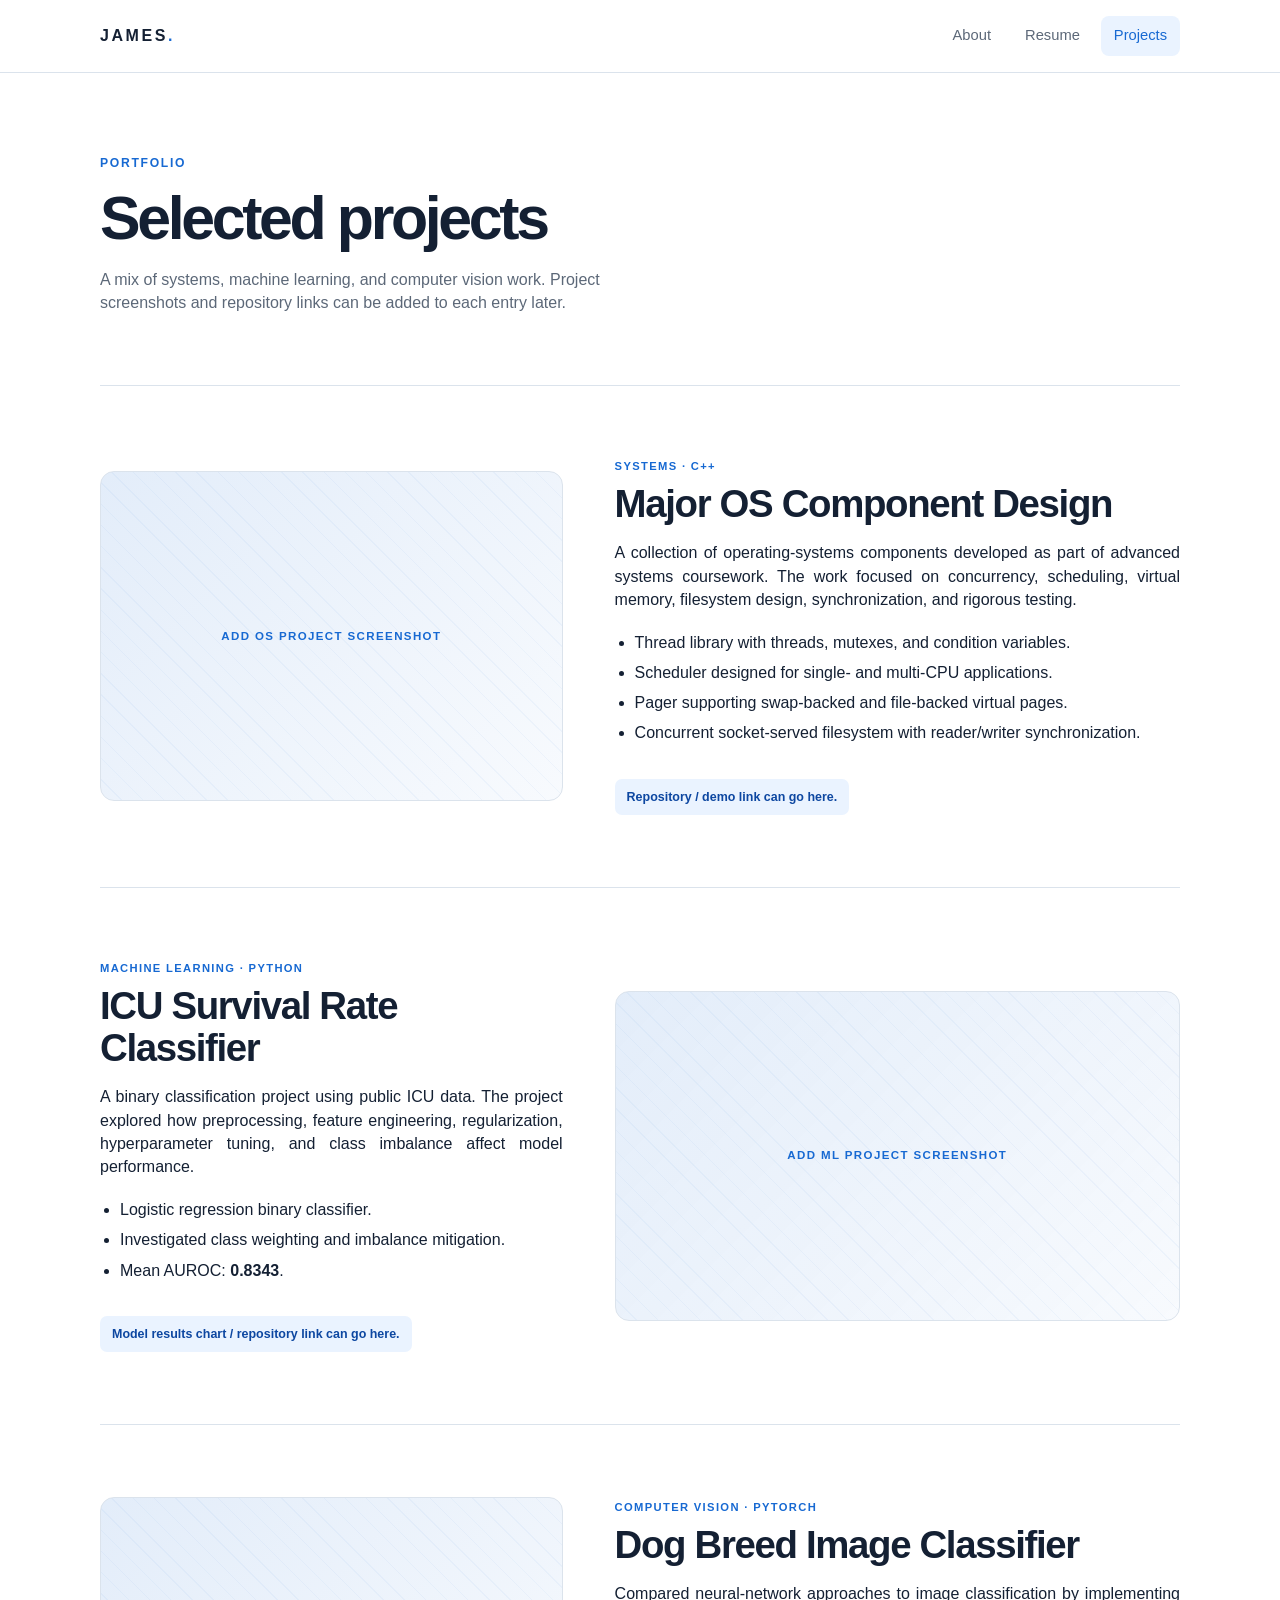
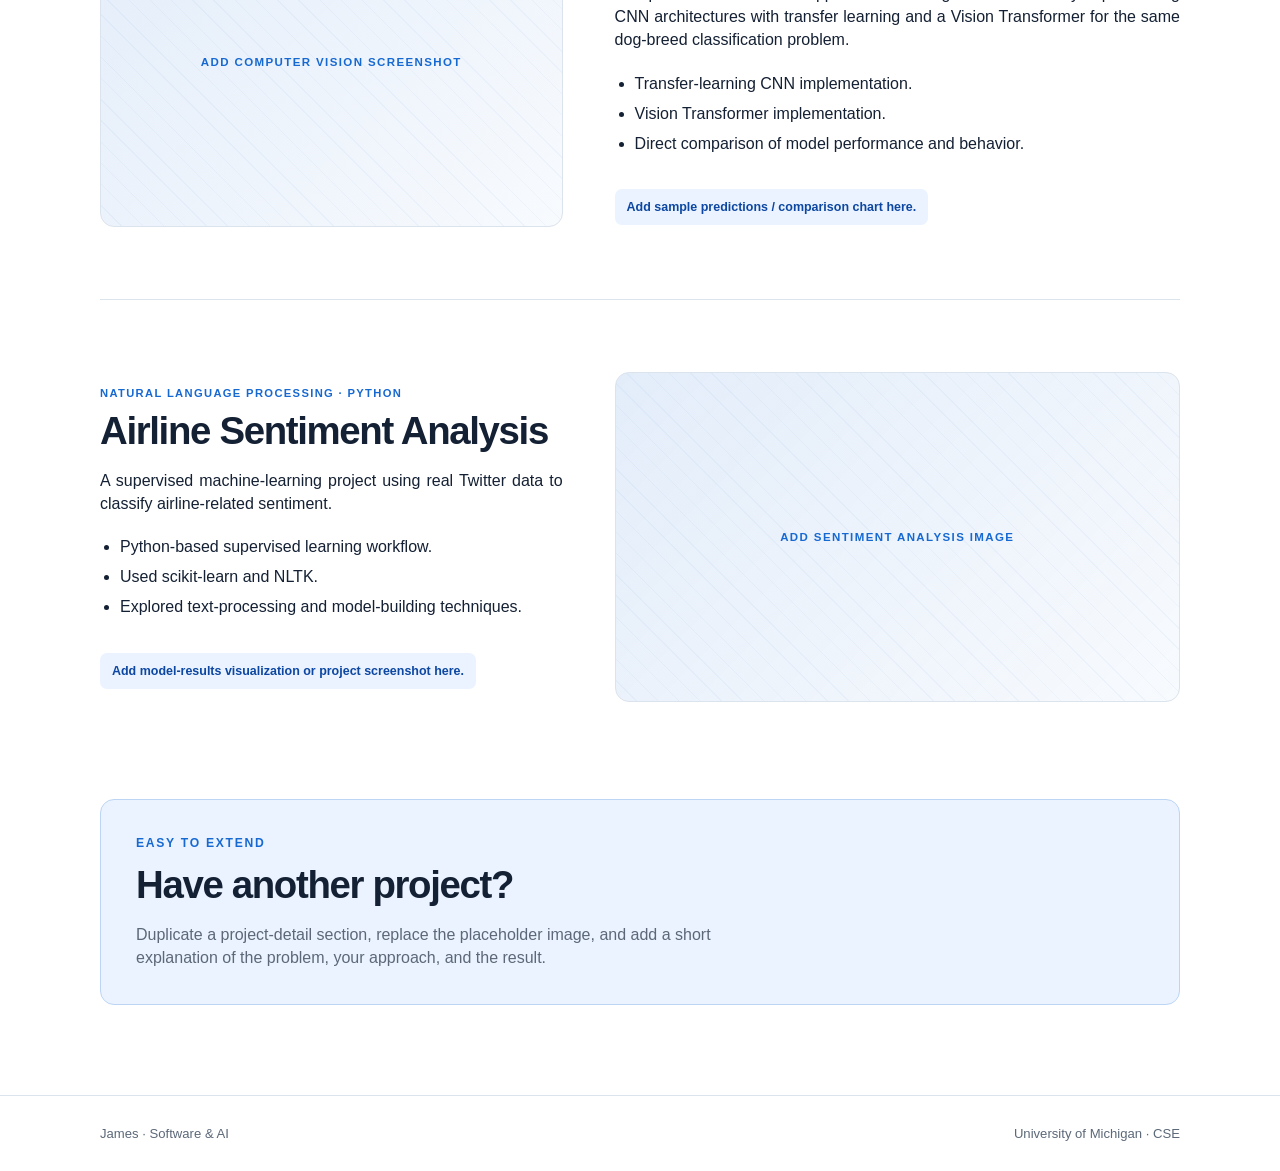
==== projects.html @ a2fb453e "Initial commit" ====
<!doctype html>
<html lang="en">
<head>
  <meta charset="utf-8">
  <meta name="viewport" content="width=device-width, initial-scale=1">
  <title>James | Projects</title>
  <link rel="stylesheet" href="assets/style.css">
</head>
<body>
  <header class="site-header">
    <nav class="nav container" aria-label="Main navigation">
      <a class="brand" href="index.html">JAMES<span>.</span></a>
      <div class="nav-links">
        <a href="index.html">About</a>
        <a href="resume.html">Resume</a>
        <a class="active" href="projects.html">Projects</a>
      </div>
    </nav>
  </header>

  <main class="container projects-page">
    <div class="page-intro">
      <p class="eyebrow">PORTFOLIO</p>
      <h1>Selected projects</h1>
      <p>A mix of systems, machine learning, and computer vision work. Project screenshots and repository links can be added to each entry later.</p>
    </div>

    <section class="project-detail" id="systems">
      <div class="detail-image placeholder"><span>ADD OS PROJECT SCREENSHOT</span></div>
      <div class="detail-copy">
        <p class="tag">SYSTEMS · C++</p>
        <h2>Major OS Component Design</h2>
        <p>
          A collection of operating-systems components developed as part of advanced
          systems coursework. The work focused on concurrency, scheduling, virtual
          memory, filesystem design, synchronization, and rigorous testing.
        </p>
        <ul>
          <li>Thread library with threads, mutexes, and condition variables.</li>
          <li>Scheduler designed for single- and multi-CPU applications.</li>
          <li>Pager supporting swap-backed and file-backed virtual pages.</li>
          <li>Concurrent socket-served filesystem with reader/writer synchronization.</li>
        </ul>
        <div class="placeholder-note">Repository / demo link can go here.</div>
      </div>
    </section>

    <section class="project-detail reverse" id="icu">
      <div class="detail-image placeholder"><span>ADD ML PROJECT SCREENSHOT</span></div>
      <div class="detail-copy">
        <p class="tag">MACHINE LEARNING · PYTHON</p>
        <h2>ICU Survival Rate Classifier</h2>
        <p>
          A binary classification project using public ICU data. The project explored
          how preprocessing, feature engineering, regularization, hyperparameter
          tuning, and class imbalance affect model performance.
        </p>
        <ul>
          <li>Logistic regression binary classifier.</li>
          <li>Investigated class weighting and imbalance mitigation.</li>
          <li>Mean AUROC: <strong>0.8343</strong>.</li>
        </ul>
        <div class="placeholder-note">Model results chart / repository link can go here.</div>
      </div>
    </section>

    <section class="project-detail" id="vision">
      <div class="detail-image placeholder"><span>ADD COMPUTER VISION SCREENSHOT</span></div>
      <div class="detail-copy">
        <p class="tag">COMPUTER VISION · PYTORCH</p>
        <h2>Dog Breed Image Classifier</h2>
        <p>
          Compared neural-network approaches to image classification by implementing
          CNN architectures with transfer learning and a Vision Transformer for the
          same dog-breed classification problem.
        </p>
        <ul>
          <li>Transfer-learning CNN implementation.</li>
          <li>Vision Transformer implementation.</li>
          <li>Direct comparison of model performance and behavior.</li>
        </ul>
        <div class="placeholder-note">Add sample predictions / comparison chart here.</div>
      </div>
    </section>

    <section class="project-detail reverse" id="sentiment">
      <div class="detail-image placeholder"><span>ADD SENTIMENT ANALYSIS IMAGE</span></div>
      <div class="detail-copy">
        <p class="tag">NATURAL LANGUAGE PROCESSING · PYTHON</p>
        <h2>Airline Sentiment Analysis</h2>
        <p>
          A supervised machine-learning project using real Twitter data to classify
          airline-related sentiment.
        </p>
        <ul>
          <li>Python-based supervised learning workflow.</li>
          <li>Used scikit-learn and NLTK.</li>
          <li>Explored text-processing and model-building techniques.</li>
        </ul>
        <div class="placeholder-note">Add model-results visualization or project screenshot here.</div>
      </div>
    </section>

    <section class="coming-soon">
      <p class="eyebrow">EASY TO EXTEND</p>
      <h2>Have another project?</h2>
      <p>Duplicate a project-detail section, replace the placeholder image, and add a short explanation of the problem, your approach, and the result.</p>
    </section>
  </main>

  <footer class="footer">
    <div class="container footer-inner"><span>James · Software & AI</span><span>University of Michigan · CSE</span></div>
  </footer>
</body>
</html>
---- assets/style.css ----
:root {
  --blue: #1769d2;
  --blue-dark: #0d47a1;
  --blue-light: #eaf3ff;
  --ink: #142033;
  --muted: #5c6878;
  --line: #dbe3ec;
  --soft: #f5f8fc;
  --white: #ffffff;
  --max: 1080px;
  --shadow: 0 14px 35px rgba(20, 32, 51, .08);
}

* { box-sizing: border-box; }
html { scroll-behavior: smooth; }
body {
  margin: 0;
  color: var(--ink);
  background: var(--white);
  font-family: Inter, ui-sans-serif, -apple-system, BlinkMacSystemFont, "Segoe UI", Arial, sans-serif;
  line-height: 1.45;
}
p { margin: 0 0 1rem; }
a { color: inherit; }
.container { width: min(var(--max), calc(100% - 40px)); margin: 0 auto; }

.site-header {
  position: sticky; top: 0; z-index: 10;
  background: rgba(255,255,255,.94);
  backdrop-filter: blur(10px);
  border-bottom: 1px solid var(--line);
}
.nav { min-height: 72px; display: flex; align-items: center; justify-content: space-between; gap: 20px; }
.brand { text-decoration: none; font-weight: 850; letter-spacing: .16em; font-size: 1rem; }
.brand span { color: var(--blue); }
.nav-links { display: flex; gap: 8px; }
.nav-links a {
  text-decoration: none; color: var(--muted); font-size: .92rem;
  padding: 9px 13px; border-radius: 8px;
}
.nav-links a:hover, .nav-links a.active { color: var(--blue); background: var(--blue-light); }

.hero {
  min-height: 610px; display: grid; grid-template-columns: 1.08fr .92fr;
  align-items: center; gap: 70px; padding-top: 72px; padding-bottom: 78px;
}
.eyebrow { color: var(--blue); font-size: .76rem; font-weight: 800; letter-spacing: .14em; margin-bottom: 12px; }
h1, h2, h3 { line-height: 1.1; margin: 0 0 16px; }
h1 { font-size: clamp(2.5rem, 6vw, 4.7rem); letter-spacing: -.055em; }
h2 { font-size: clamp(1.8rem, 3vw, 2.6rem); letter-spacing: -.035em; }
h3 { font-size: 1.2rem; }
.hero h1 span { color: var(--blue); }
.lead { max-width: 590px; font-size: 1.13rem; color: var(--muted); }
.button-row { display: flex; gap: 12px; flex-wrap: wrap; margin-top: 28px; }
.button { text-decoration: none; padding: 12px 17px; border-radius: 9px; font-weight: 750; font-size: .93rem; }
.button.primary { background: var(--blue); color: white; box-shadow: 0 8px 18px rgba(23,105,210,.2); }
.button.primary:hover { background: var(--blue-dark); }
.button.secondary { border: 1px solid var(--line); background: white; }
.button.secondary:hover { border-color: var(--blue); color: var(--blue); }

.hero-card { display: flex; justify-content: center; }
.code-window {
  width: min(100%, 440px); background: #10233f; color: #e7f0ff;
  border-radius: 16px; box-shadow: var(--shadow); overflow: hidden;
  transform: rotate(1deg);
}
.window-bar { height: 38px; padding: 0 14px; display: flex; gap: 6px; align-items: center; background: #0b1b31; }
.window-bar span { width: 8px; height: 8px; border-radius: 50%; background: #7890aa; }
pre { margin: 0; padding: 34px; font-size: 1rem; line-height: 1.8; overflow: auto; }
pre b { color: #78b5ff; }

.section { padding-top: 90px; padding-bottom: 90px; }
.soft { background: var(--soft); border-top: 1px solid #edf1f5; border-bottom: 1px solid #edf1f5; }
.section-heading { max-width: 700px; margin-bottom: 38px; }
.row-heading { display: flex; align-items: end; justify-content: space-between; gap: 20px; max-width: none; }
.text-link { color: var(--blue); font-weight: 750; text-decoration: none; white-space: nowrap; }
.text-link:hover { text-decoration: underline; }
.two-column { display: grid; grid-template-columns: 1.1fr .9fr; gap: 70px; }
.two-column p, .detail-copy p { max-width: 65ch; text-align: justify; }
.fact-list { border-top: 1px solid var(--line); }
.fact-list div { display: grid; grid-template-columns: 115px 1fr; gap: 15px; padding: 15px 0; border-bottom: 1px solid var(--line); }
.fact-list strong { font-size: .86rem; }
.fact-list span { color: var(--muted); font-size: .9rem; }

.project-grid { display: grid; grid-template-columns: repeat(3, 1fr); gap: 22px; }
.project-card { text-decoration: none; border: 1px solid var(--line); border-radius: 13px; overflow: hidden; background: white; transition: .2s ease; }
.project-card:hover { transform: translateY(-4px); box-shadow: var(--shadow); border-color: #b9d2f3; }
.project-image { height: 190px; }
.project-body { padding: 23px; }
.project-body p:last-child { color: var(--muted); font-size: .92rem; margin: 0; }
.tag { color: var(--blue); font-size: .7rem; letter-spacing: .12em; font-weight: 850; margin-bottom: 9px; }
.placeholder {
  background:
    linear-gradient(135deg, rgba(23,105,210,.12), rgba(23,105,210,.03)),
    repeating-linear-gradient(45deg, transparent, transparent 14px, rgba(23,105,210,.045) 14px, rgba(23,105,210,.045) 15px);
  display: grid; place-items: center; color: var(--blue); font-size: .72rem; font-weight: 850; letter-spacing: .12em;
  border-bottom: 1px solid var(--line);
}

.footer { border-top: 1px solid var(--line); padding: 28px 0; color: var(--muted); font-size: .82rem; }
.footer-inner { display: flex; justify-content: space-between; gap: 20px; }

.page-intro { padding: 82px 0 55px; max-width: 760px; }
.page-intro h1 { font-size: clamp(2.3rem, 5vw, 3.8rem); }
.page-intro > p:last-child { color: var(--muted); max-width: 65ch; }

.resume-section { border-top: 1px solid var(--line); padding: 38px 0; }
.resume-section > h2 { font-size: 1.35rem; color: var(--blue-dark); margin-bottom: 28px; }
.resume-item { margin-bottom: 32px; }
.resume-item:last-child { margin-bottom: 0; }
.item-heading { display: flex; justify-content: space-between; gap: 20px; margin-bottom: 9px; }
.item-heading h3 { margin-bottom: 3px; }
.item-heading p, .item-heading span { color: var(--muted); margin: 0; font-size: .9rem; }
.resume-item ul { padding-left: 20px; margin: 12px 0 0; }
.resume-item li { margin-bottom: 7px; max-width: 82ch; text-align: justify; }
.resume-item a { color: var(--blue); text-decoration-thickness: 1px; }
.skill-groups { display: grid; grid-template-columns: repeat(3,1fr); gap: 18px; }
.skill-groups > div, .course-grid article { background: var(--soft); border: 1px solid var(--line); border-radius: 10px; padding: 20px; }
.skill-groups h3, .course-grid h3 { font-size: .9rem; margin-bottom: 8px; }
.skill-groups p, .course-grid p { color: var(--muted); margin: 0; font-size: .9rem; }
.course-grid { display: grid; grid-template-columns: repeat(2,1fr); gap: 18px; }

.projects-page { padding-bottom: 90px; }
.project-detail {
  display: grid; grid-template-columns: .9fr 1.1fr; gap: 52px; align-items: center;
  padding: 72px 0; border-top: 1px solid var(--line); scroll-margin-top: 80px;
}
.project-detail.reverse .detail-image { order: 2; }
.detail-image { min-height: 330px; border: 1px solid var(--line); border-radius: 14px; }
.detail-copy ul { padding-left: 20px; margin-top: 20px; }
.detail-copy li { margin-bottom: 7px; }
.placeholder-note {
  display: inline-block; margin-top: 18px; padding: 9px 12px; border-radius: 7px;
  background: var(--blue-light); color: var(--blue-dark); font-size: .78rem; font-weight: 700;
}
.coming-soon { border: 1px solid #bcd5f4; background: var(--blue-light); border-radius: 14px; padding: 35px; margin-top: 25px; }
.coming-soon p:last-child { color: var(--muted); max-width: 65ch; margin: 0; }

@media (max-width: 820px) {
  .hero, .two-column, .project-detail { grid-template-columns: 1fr; }
  .hero { gap: 35px; padding-top: 55px; }
  .hero-card { justify-content: stretch; }
  .project-grid, .skill-groups, .course-grid { grid-template-columns: 1fr; }
  .project-detail.reverse .detail-image { order: 0; }
  .detail-image { min-height: 240px; }
}
@media (max-width: 560px) {
  .container { width: min(var(--max), calc(100% - 28px)); }
  .nav { min-height: 64px; }
  .nav-links { gap: 0; }
  .nav-links a { padding: 8px 8px; font-size: .84rem; }
  .brand { font-size: .9rem; }
  h1 { font-size: 2.65rem; }
  .section { padding-top: 65px; padding-bottom: 65px; }
  .row-heading, .item-heading, .footer-inner { flex-direction: column; align-items: flex-start; }
}
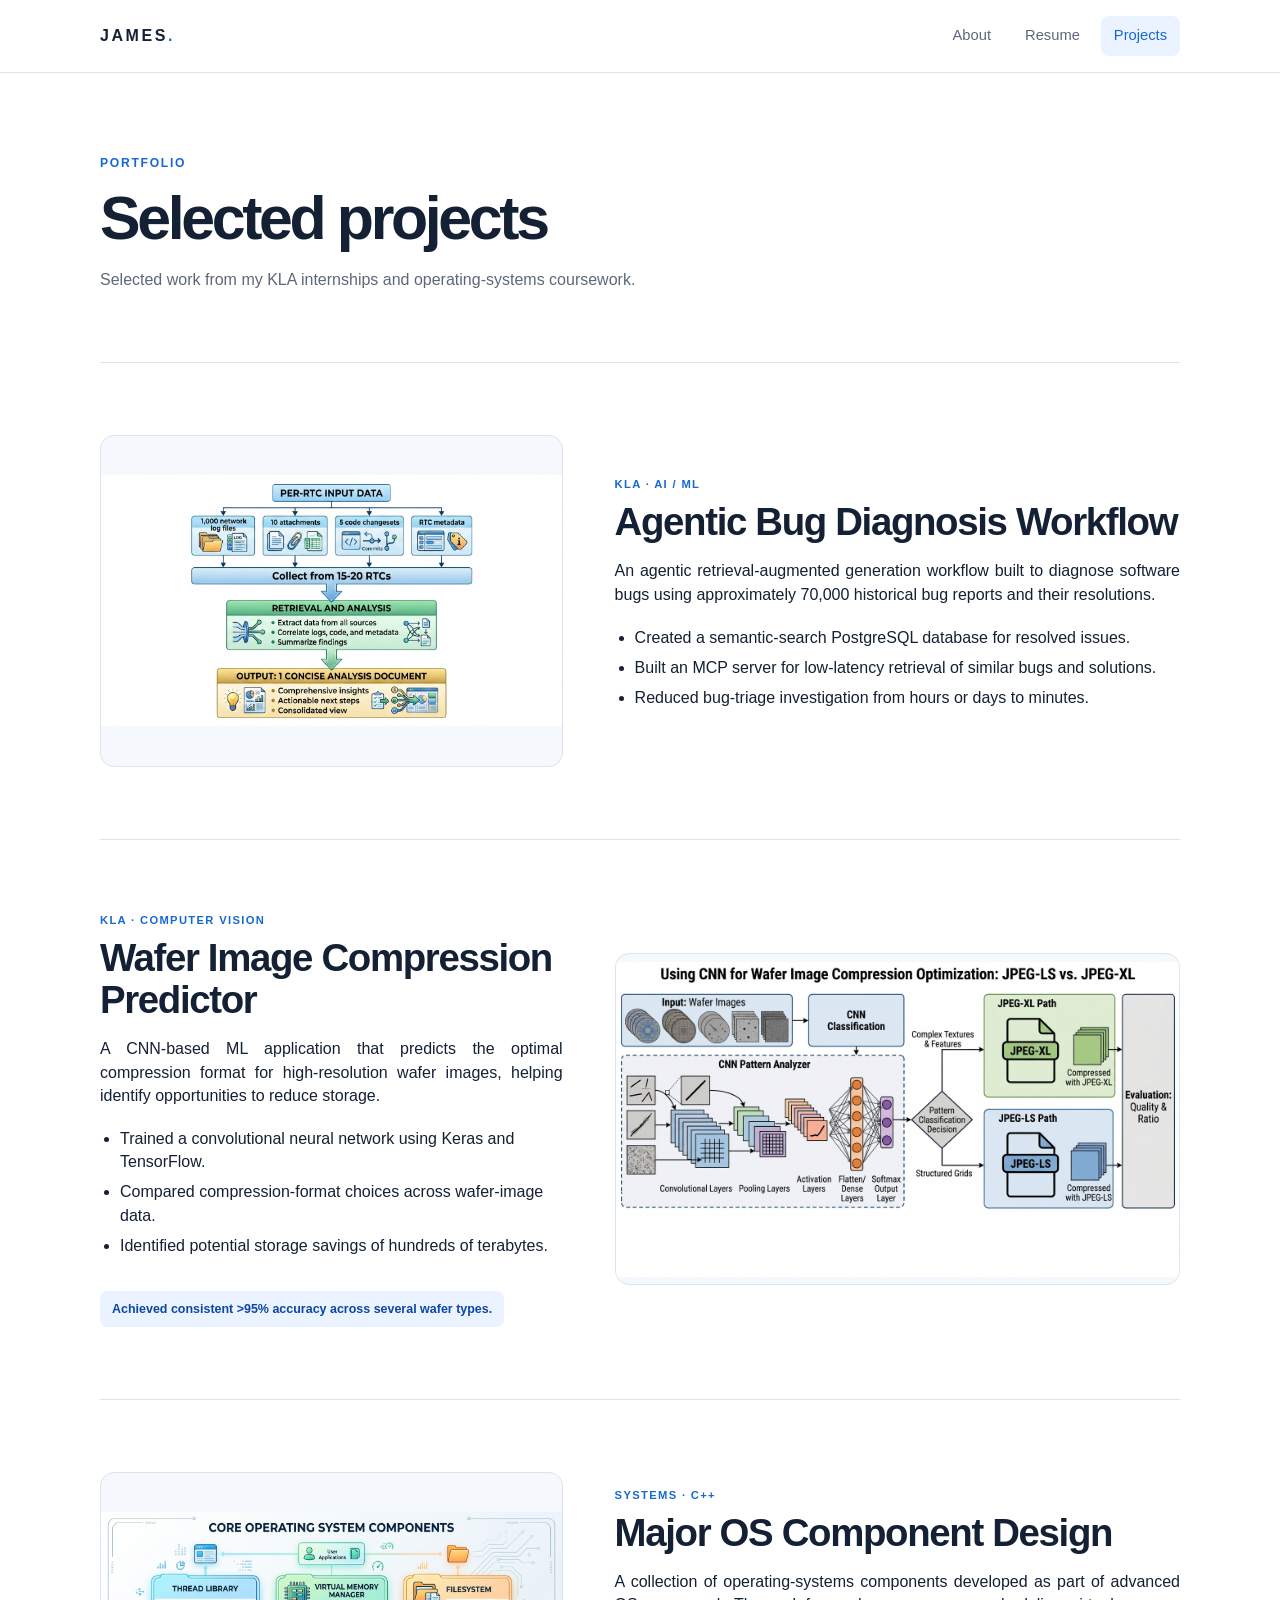
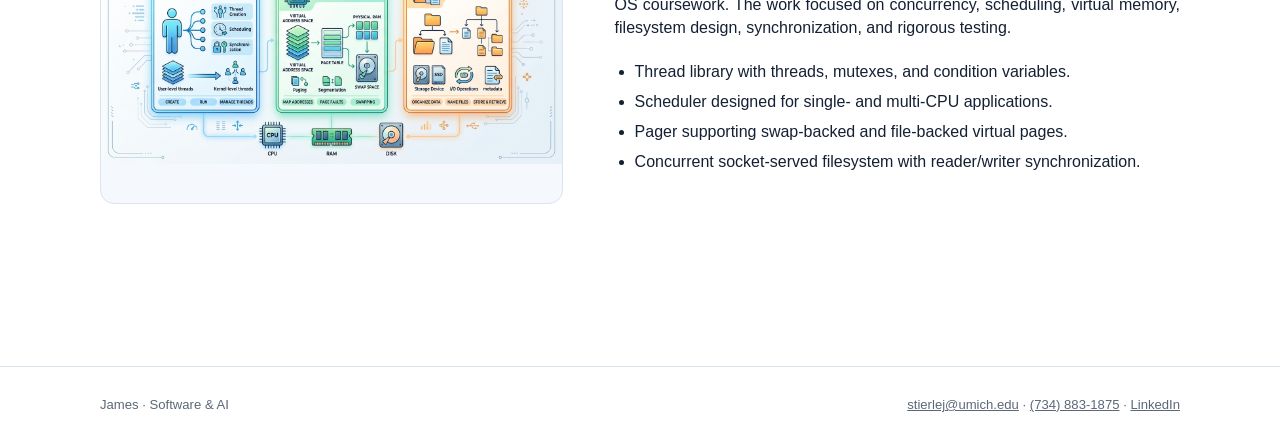
==== commit 419f051e: "Edited projects, added contact info" ====
--- a/projects.html
+++ b/projects.html
@@ -22,17 +22,52 @@
     <div class="page-intro">
       <p class="eyebrow">PORTFOLIO</p>
       <h1>Selected projects</h1>
-      <p>A mix of systems, machine learning, and computer vision work. Project screenshots and repository links can be added to each entry later.</p>
+      <p>Selected work from my KLA internships and operating-systems coursework.</p>
     </div>
 
+    <section class="project-detail" id="kla-rag">
+      <div class="detail-image"><img src="images/rtc_workflow.png" alt="Workflow diagram for the agentic bug diagnosis system"></div>
+      <div class="detail-copy">
+        <p class="tag">KLA · AI / ML</p>
+        <h2>Agentic Bug Diagnosis Workflow</h2>
+        <p>
+          An agentic retrieval-augmented generation workflow built to diagnose software
+          bugs using approximately 70,000 historical bug reports and their resolutions.
+        </p>
+        <ul>
+          <li>Created a semantic-search PostgreSQL database for resolved issues.</li>
+          <li>Built an MCP server for low-latency retrieval of similar bugs and solutions.</li>
+          <li>Reduced bug-triage investigation from hours or days to minutes.</li>
+        </ul>
+      </div>
+    </section>
+
+    <section class="project-detail reverse" id="kla-compression">
+      <div class="detail-image"><img src="images/compression_cnn.png" alt="CNN workflow for predicting wafer image compression formats"></div>
+      <div class="detail-copy">
+        <p class="tag">KLA · COMPUTER VISION</p>
+        <h2>Wafer Image Compression Predictor</h2>
+        <p>
+          A CNN-based ML application that predicts the optimal compression format for
+          high-resolution wafer images, helping identify opportunities to reduce storage.
+        </p>
+        <ul>
+          <li>Trained a convolutional neural network using Keras and TensorFlow.</li>
+          <li>Compared compression-format choices across wafer-image data.</li>
+          <li>Identified potential storage savings of hundreds of terabytes.</li>
+        </ul>
+        <div class="placeholder-note">Achieved consistent >95% accuracy across several wafer types.</div>
+      </div>
+    </section>
+
     <section class="project-detail" id="systems">
-      <div class="detail-image placeholder"><span>ADD OS PROJECT SCREENSHOT</span></div>
+      <div class="detail-image"><img src="images/os_diagram.png" alt="Diagram of the operating systems components"></div>
       <div class="detail-copy">
         <p class="tag">SYSTEMS · C++</p>
         <h2>Major OS Component Design</h2>
         <p>
           A collection of operating-systems components developed as part of advanced
-          systems coursework. The work focused on concurrency, scheduling, virtual
+          OS coursework. The work focused on concurrency, scheduling, virtual
           memory, filesystem design, synchronization, and rigorous testing.
         </p>
         <ul>
@@ -41,75 +76,12 @@
           <li>Pager supporting swap-backed and file-backed virtual pages.</li>
           <li>Concurrent socket-served filesystem with reader/writer synchronization.</li>
         </ul>
-        <div class="placeholder-note">Repository / demo link can go here.</div>
       </div>
-    </section>
-
-    <section class="project-detail reverse" id="icu">
-      <div class="detail-image placeholder"><span>ADD ML PROJECT SCREENSHOT</span></div>
-      <div class="detail-copy">
-        <p class="tag">MACHINE LEARNING · PYTHON</p>
-        <h2>ICU Survival Rate Classifier</h2>
-        <p>
-          A binary classification project using public ICU data. The project explored
-          how preprocessing, feature engineering, regularization, hyperparameter
-          tuning, and class imbalance affect model performance.
-        </p>
-        <ul>
-          <li>Logistic regression binary classifier.</li>
-          <li>Investigated class weighting and imbalance mitigation.</li>
-          <li>Mean AUROC: <strong>0.8343</strong>.</li>
-        </ul>
-        <div class="placeholder-note">Model results chart / repository link can go here.</div>
-      </div>
-    </section>
-
-    <section class="project-detail" id="vision">
-      <div class="detail-image placeholder"><span>ADD COMPUTER VISION SCREENSHOT</span></div>
-      <div class="detail-copy">
-        <p class="tag">COMPUTER VISION · PYTORCH</p>
-        <h2>Dog Breed Image Classifier</h2>
-        <p>
-          Compared neural-network approaches to image classification by implementing
-          CNN architectures with transfer learning and a Vision Transformer for the
-          same dog-breed classification problem.
-        </p>
-        <ul>
-          <li>Transfer-learning CNN implementation.</li>
-          <li>Vision Transformer implementation.</li>
-          <li>Direct comparison of model performance and behavior.</li>
-        </ul>
-        <div class="placeholder-note">Add sample predictions / comparison chart here.</div>
-      </div>
-    </section>
-
-    <section class="project-detail reverse" id="sentiment">
-      <div class="detail-image placeholder"><span>ADD SENTIMENT ANALYSIS IMAGE</span></div>
-      <div class="detail-copy">
-        <p class="tag">NATURAL LANGUAGE PROCESSING · PYTHON</p>
-        <h2>Airline Sentiment Analysis</h2>
-        <p>
-          A supervised machine-learning project using real Twitter data to classify
-          airline-related sentiment.
-        </p>
-        <ul>
-          <li>Python-based supervised learning workflow.</li>
-          <li>Used scikit-learn and NLTK.</li>
-          <li>Explored text-processing and model-building techniques.</li>
-        </ul>
-        <div class="placeholder-note">Add model-results visualization or project screenshot here.</div>
-      </div>
-    </section>
-
-    <section class="coming-soon">
-      <p class="eyebrow">EASY TO EXTEND</p>
-      <h2>Have another project?</h2>
-      <p>Duplicate a project-detail section, replace the placeholder image, and add a short explanation of the problem, your approach, and the result.</p>
     </section>
   </main>
 
   <footer class="footer">
-    <div class="container footer-inner"><span>James · Software & AI</span><span>University of Michigan · CSE</span></div>
+    <div class="container footer-inner"><span>James · Software & AI</span><span><a href="mailto:stierlej@umich.edu">stierlej@umich.edu</a> · <a href="tel:(734) 883-1875">(734) 883-1875</a> · <a href="https://www.linkedin.com/in/james-stierle">LinkedIn</a></span></div>
   </footer>
 </body>
 </html>
--- a/assets/style.css
+++ b/assets/style.css
@@ -64,6 +64,7 @@
   border-radius: 16px; box-shadow: var(--shadow); overflow: hidden;
   transform: rotate(1deg);
 }
+.headshot { display: block; width: 100%; aspect-ratio: 4 / 5; object-fit: cover; }
 .window-bar { height: 38px; padding: 0 14px; display: flex; gap: 6px; align-items: center; background: #0b1b31; }
 .window-bar span { width: 8px; height: 8px; border-radius: 50%; background: #7890aa; }
 pre { margin: 0; padding: 34px; font-size: 1rem; line-height: 1.8; overflow: auto; }
@@ -103,6 +104,9 @@
 .page-intro { padding: 82px 0 55px; max-width: 760px; }
 .page-intro h1 { font-size: clamp(2.3rem, 5vw, 3.8rem); }
 .page-intro > p:last-child { color: var(--muted); max-width: 65ch; }
+.contact-links { display: flex; gap: 18px; flex-wrap: wrap; margin-top: 22px; color: var(--blue); font-weight: 700; }
+.contact-links a { text-decoration: none; }
+.contact-links a:hover { text-decoration: underline; }
 
 .resume-section { border-top: 1px solid var(--line); padding: 38px 0; }
 .resume-section > h2 { font-size: 1.35rem; color: var(--blue-dark); margin-bottom: 28px; }
@@ -126,7 +130,8 @@
   padding: 72px 0; border-top: 1px solid var(--line); scroll-margin-top: 80px;
 }
 .project-detail.reverse .detail-image { order: 2; }
-.detail-image { min-height: 330px; border: 1px solid var(--line); border-radius: 14px; }
+.detail-image { min-height: 330px; border: 1px solid var(--line); border-radius: 14px; overflow: hidden; background: var(--soft); }
+.detail-image img { display: block; width: 100%; height: 330px; object-fit: contain; }
 .detail-copy ul { padding-left: 20px; margin-top: 20px; }
 .detail-copy li { margin-bottom: 7px; }
 .placeholder-note {
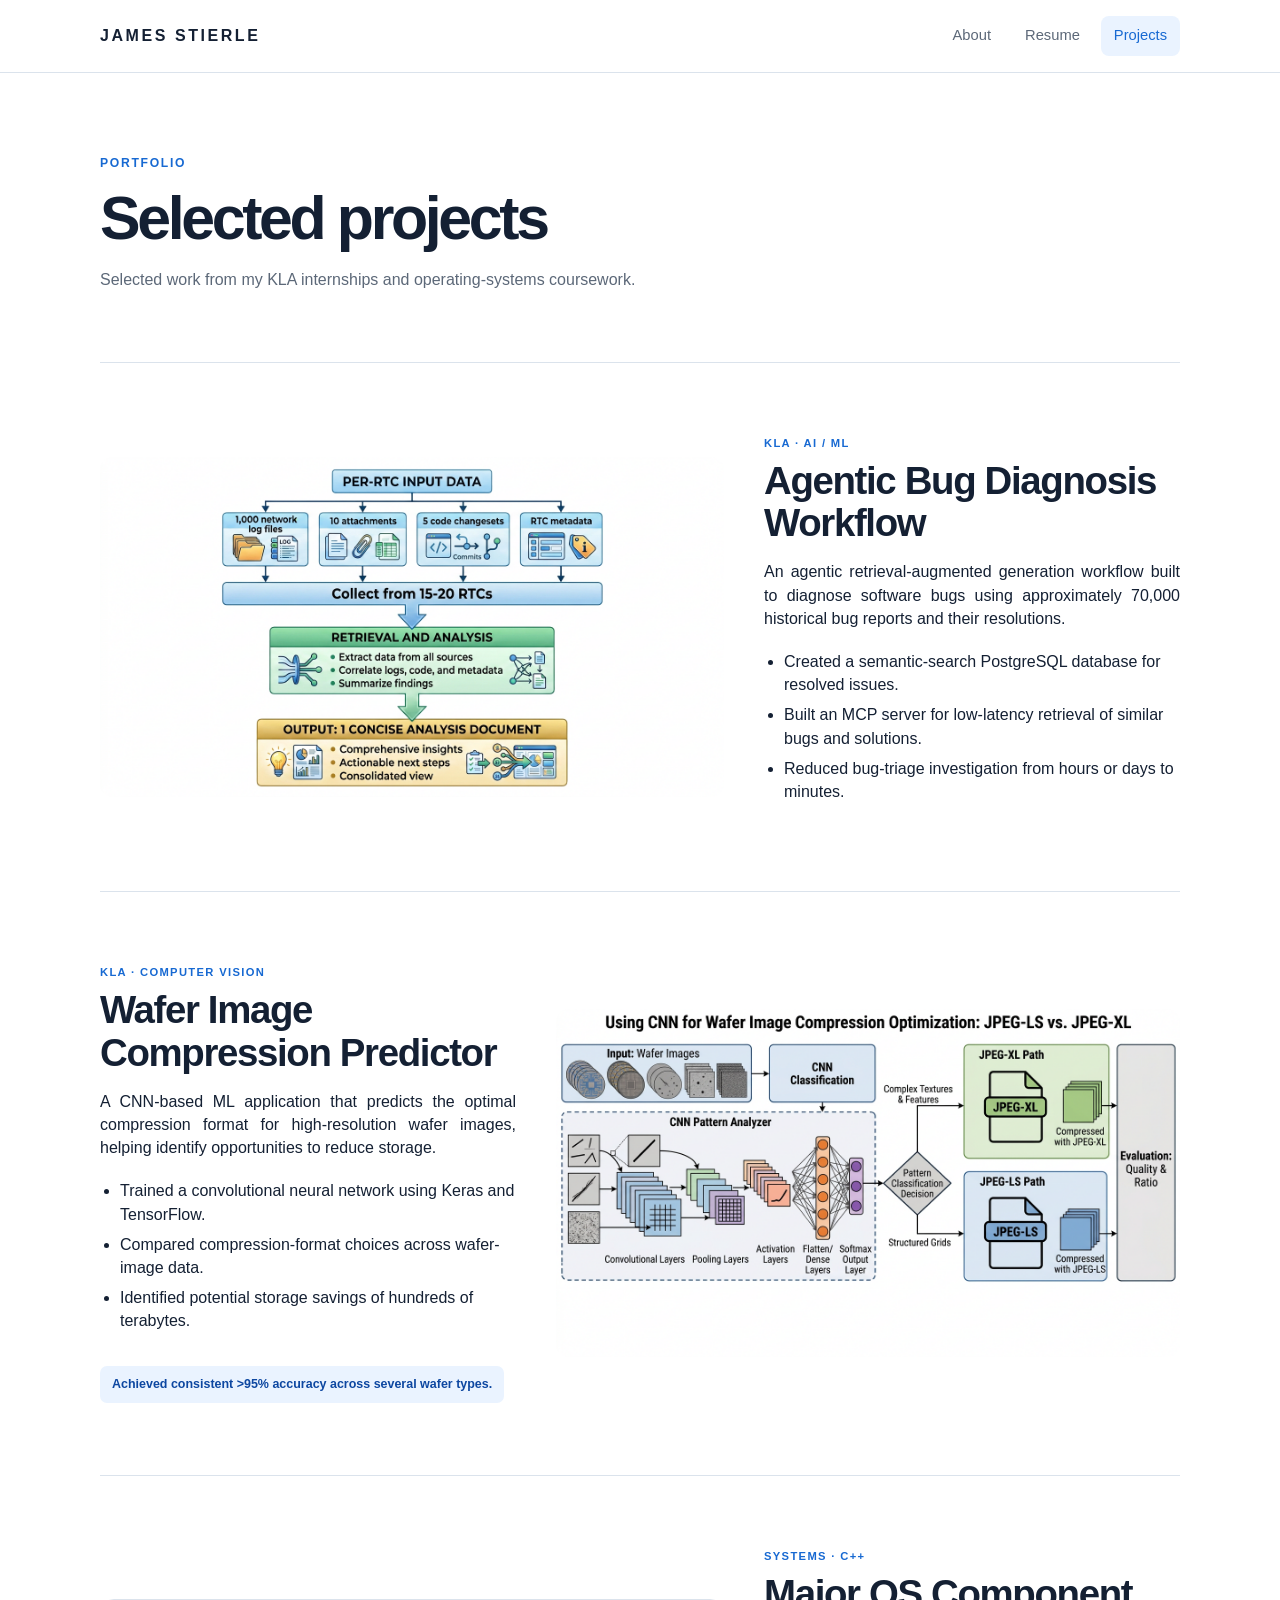
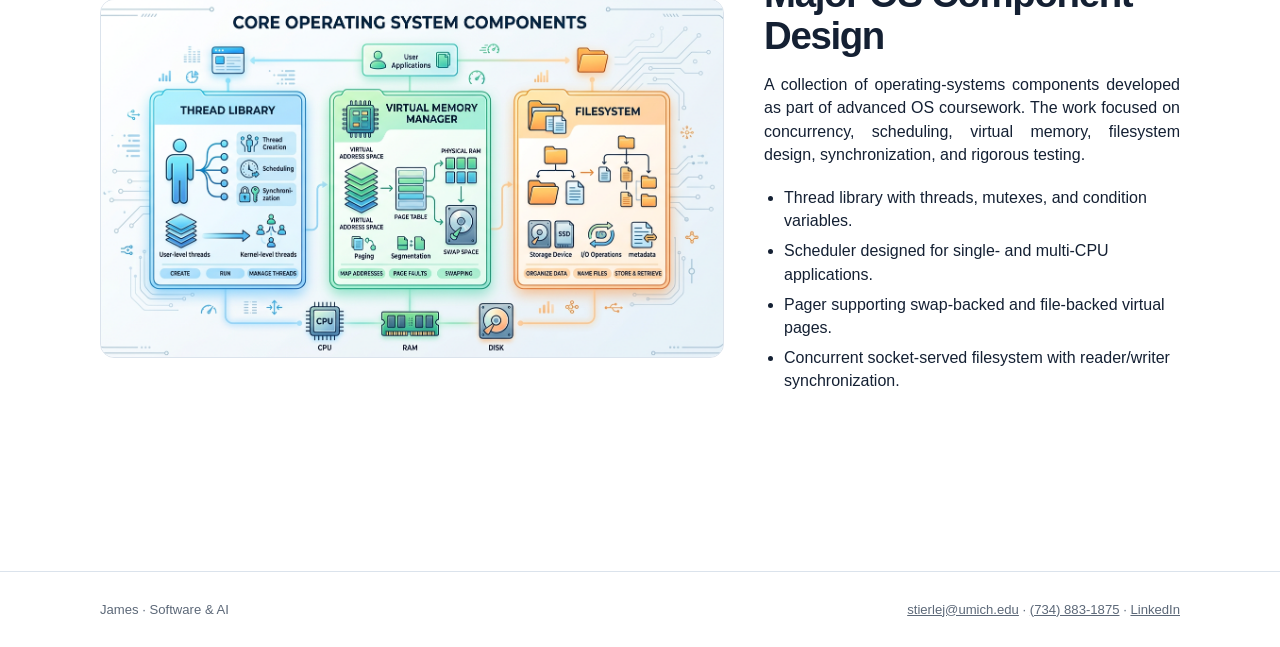
==== commit acc571d3: "Consistent header" ====
--- a/projects.html
+++ b/projects.html
@@ -9,7 +9,7 @@
 <body>
   <header class="site-header">
     <nav class="nav container" aria-label="Main navigation">
-      <a class="brand" href="index.html">JAMES<span>.</span></a>
+      <a class="brand" href="index.html">JAMES STIERLE</a>
       <div class="nav-links">
         <a href="index.html">About</a>
         <a href="resume.html">Resume</a>
--- a/assets/style.css
+++ b/assets/style.css
@@ -51,8 +51,8 @@
 h3 { font-size: 1.2rem; }
 .hero h1 span { color: var(--blue); }
 .lead { max-width: 590px; font-size: 1.13rem; color: var(--muted); }
-.button-row { display: flex; gap: 12px; flex-wrap: wrap; margin-top: 28px; }
-.button { text-decoration: none; padding: 12px 17px; border-radius: 9px; font-weight: 750; font-size: .93rem; }
+.button-row { display: flex; gap: 8px; flex-wrap: nowrap; margin-top: 28px; }
+.button { text-decoration: none; padding: 10px 12px; border-radius: 9px; font-weight: 750; font-size: .85rem; white-space: nowrap; }
 .button.primary { background: var(--blue); color: white; box-shadow: 0 8px 18px rgba(23,105,210,.2); }
 .button.primary:hover { background: var(--blue-dark); }
 .button.secondary { border: 1px solid var(--line); background: white; }
@@ -60,9 +60,9 @@
 
 .hero-card { display: flex; justify-content: center; }
 .code-window {
-  width: min(100%, 440px); background: #10233f; color: #e7f0ff;
+  width: min(100%, 380px); background: #10233f; color: #e7f0ff;
   border-radius: 16px; box-shadow: var(--shadow); overflow: hidden;
-  transform: rotate(1deg);
+  transform: none;
 }
 .headshot { display: block; width: 100%; aspect-ratio: 4 / 5; object-fit: cover; }
 .window-bar { height: 38px; padding: 0 14px; display: flex; gap: 6px; align-items: center; background: #0b1b31; }
@@ -86,7 +86,8 @@
 .project-grid { display: grid; grid-template-columns: repeat(3, 1fr); gap: 22px; }
 .project-card { text-decoration: none; border: 1px solid var(--line); border-radius: 13px; overflow: hidden; background: white; transition: .2s ease; }
 .project-card:hover { transform: translateY(-4px); box-shadow: var(--shadow); border-color: #b9d2f3; }
-.project-image { height: 190px; }
+.project-image { height: 190px; background: var(--soft); border-bottom: 1px solid var(--line); }
+.project-image img { display: block; width: 100%; height: 100%; object-fit: contain; }
 .project-body { padding: 23px; }
 .project-body p:last-child { color: var(--muted); font-size: .92rem; margin: 0; }
 .tag { color: var(--blue); font-size: .7rem; letter-spacing: .12em; font-weight: 850; margin-bottom: 9px; }
@@ -126,12 +127,16 @@
 
 .projects-page { padding-bottom: 90px; }
 .project-detail {
-  display: grid; grid-template-columns: .9fr 1.1fr; gap: 52px; align-items: center;
+  display: grid; grid-template-columns: 1.2fr .8fr; gap: 40px; align-items: center;
   padding: 72px 0; border-top: 1px solid var(--line); scroll-margin-top: 80px;
 }
 .project-detail.reverse .detail-image { order: 2; }
-.detail-image { min-height: 330px; border: 1px solid var(--line); border-radius: 14px; overflow: hidden; background: var(--soft); }
-.detail-image img { display: block; width: 100%; height: 330px; object-fit: contain; }
+.project-detail.reverse .detail-copy { order: 1; }
+.project-detail.reverse { grid-template-columns: .8fr 1.2fr; }
+.detail-image { border: 1px solid var(--line); border-radius: 14px; overflow: hidden; background: var(--soft); }
+.project-detail#kla-rag .detail-image,
+.project-detail#kla-compression .detail-image { border: 0; }
+.detail-image img { display: block; width: 100%; height: auto; }
 .detail-copy ul { padding-left: 20px; margin-top: 20px; }
 .detail-copy li { margin-bottom: 7px; }
 .placeholder-note {
@@ -142,12 +147,12 @@
 .coming-soon p:last-child { color: var(--muted); max-width: 65ch; margin: 0; }
 
 @media (max-width: 820px) {
-  .hero, .two-column, .project-detail { grid-template-columns: 1fr; }
+  .hero, .two-column { grid-template-columns: 1fr; }
   .hero { gap: 35px; padding-top: 55px; }
   .hero-card { justify-content: stretch; }
   .project-grid, .skill-groups, .course-grid { grid-template-columns: 1fr; }
-  .project-detail.reverse .detail-image { order: 0; }
-  .detail-image { min-height: 240px; }
+  .project-detail.reverse .detail-image,
+  .project-detail.reverse .detail-copy { order: 0; }
 }
 @media (max-width: 560px) {
   .container { width: min(var(--max), calc(100% - 28px)); }
@@ -157,5 +162,6 @@
   .brand { font-size: .9rem; }
   h1 { font-size: 2.65rem; }
   .section { padding-top: 65px; padding-bottom: 65px; }
+  .button-row { flex-wrap: wrap; }
   .row-heading, .item-heading, .footer-inner { flex-direction: column; align-items: flex-start; }
 }
